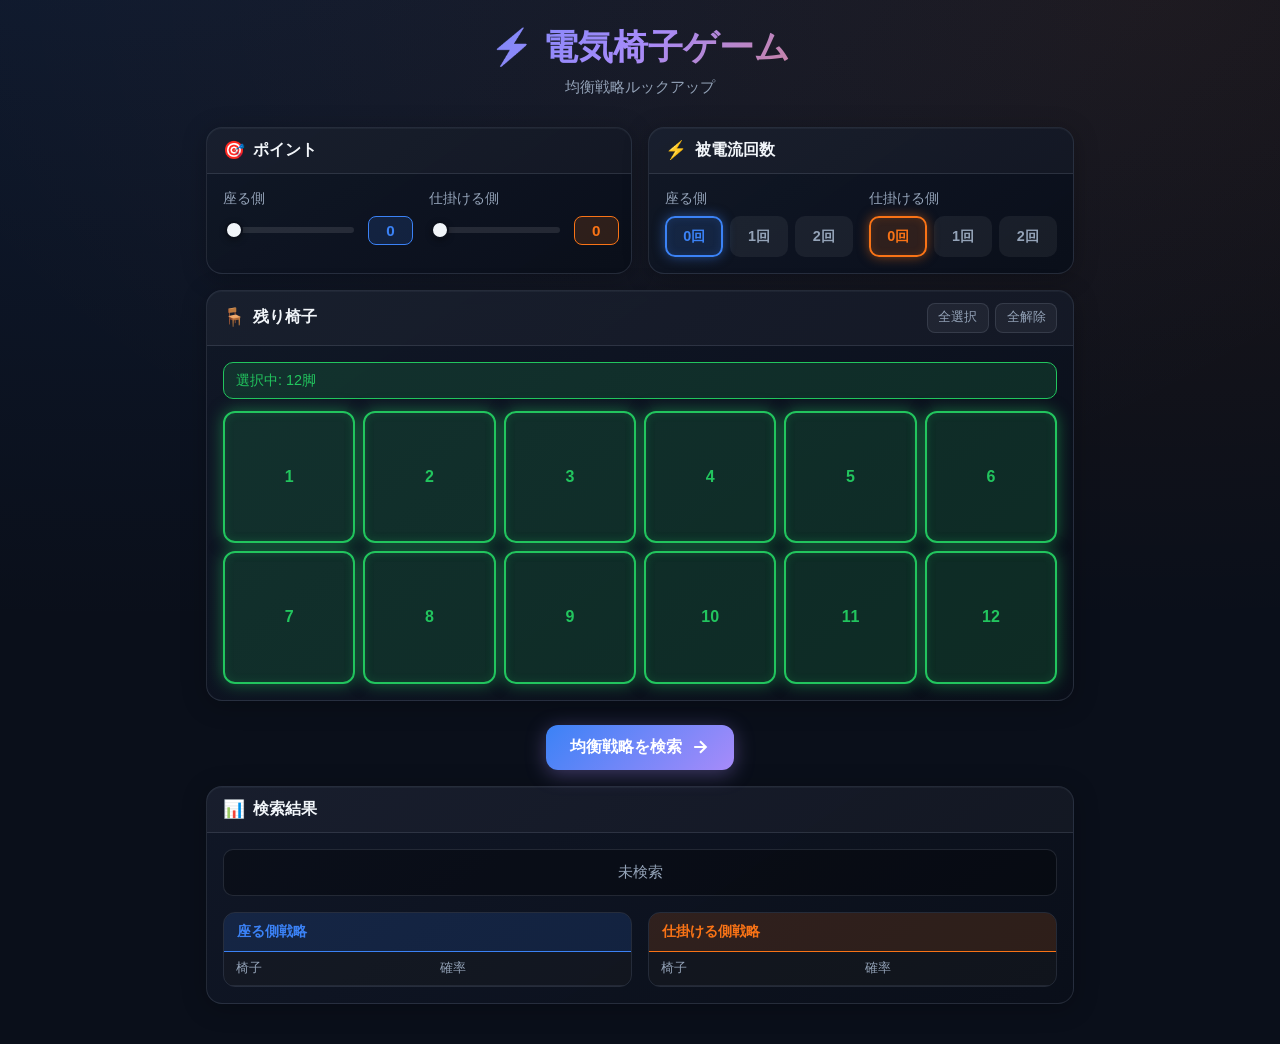
==== docs/index.html @ 9aebc7bf "upload" ====
<!doctype html>
<html lang="ja">
<head>
  <meta charset="UTF-8" />
  <meta name="viewport" content="width=device-width, initial-scale=1.0" />
  <title>電気椅子ゲーム 均衡ルックアップ</title>
  <link rel="stylesheet" href="styles.css" />
</head>
<body>
  <main class="container">
    <header class="header">
      <h1>⚡ 電気椅子ゲーム</h1>
      <p class="tagline">均衡戦略ルックアップ</p>
    </header>

    <form id="lookup-form" class="form-grid">
      <!-- ポイント入力パネル -->
      <section class="panel">
        <div class="panel-header">
          <span class="panel-icon">🎯</span>
          <h2>ポイント</h2>
        </div>
        <div class="panel-body two-col">
          <div class="input-group">
            <label for="attacker_points">座る側</label>
            <div class="range-wrap">
              <input type="range" id="attacker_points" min="0" max="39" value="0" />
              <output id="attacker_points_value" class="range-badge attacker">0</output>
            </div>
          </div>
          <div class="input-group">
            <label for="defender_points">仕掛ける側</label>
            <div class="range-wrap">
              <input type="range" id="defender_points" min="0" max="39" value="0" />
              <output id="defender_points_value" class="range-badge defender">0</output>
            </div>
          </div>
        </div>
      </section>

      <!-- 被電流回数パネル -->
      <section class="panel">
        <div class="panel-header">
          <span class="panel-icon">⚡</span>
          <h2>被電流回数</h2>
        </div>
        <div class="panel-body two-col">
          <div class="input-group">
            <label>座る側</label>
            <div class="toggle-group" id="attacker_shocks_group">
              <button type="button" class="toggle-btn attacker active" data-target="attacker_shocks" data-value="0">0回</button>
              <button type="button" class="toggle-btn attacker" data-target="attacker_shocks" data-value="1">1回</button>
              <button type="button" class="toggle-btn attacker" data-target="attacker_shocks" data-value="2">2回</button>
            </div>
          </div>
          <div class="input-group">
            <label>仕掛ける側</label>
            <div class="toggle-group" id="defender_shocks_group">
              <button type="button" class="toggle-btn defender active" data-target="defender_shocks" data-value="0">0回</button>
              <button type="button" class="toggle-btn defender" data-target="defender_shocks" data-value="1">1回</button>
              <button type="button" class="toggle-btn defender" data-target="defender_shocks" data-value="2">2回</button>
            </div>
          </div>
        </div>
        <input type="hidden" id="attacker_shocks" value="0" />
        <input type="hidden" id="defender_shocks" value="0" />
      </section>

      <!-- 残り椅子パネル -->
      <section class="panel wide">
        <div class="panel-header">
          <span class="panel-icon">🪑</span>
          <h2>残り椅子</h2>
          <div class="panel-actions">
            <button type="button" class="action-btn" id="select_all">全選択</button>
            <button type="button" class="action-btn" id="clear_all">全解除</button>
          </div>
        </div>
        <div class="panel-body">
          <p id="chairs_selection_status" class="status-bar">選択中: 12脚</p>
          <div class="chair-grid" id="chair_grid"></div>
          <input type="hidden" id="chairs" value="1,2,3,4,5,6,7,8,9,10,11,12" />
        </div>
      </section>

      <div class="submit-row">
        <button type="submit" class="submit-btn">
          <span>均衡戦略を検索</span>
          <svg width="20" height="20" viewBox="0 0 24 24" fill="none" stroke="currentColor" stroke-width="2.5"><path d="M5 12h14M12 5l7 7-7 7"/></svg>
        </button>
      </div>
    </form>

    <!-- 結果パネル -->
    <section class="panel result-panel" id="result-card">
      <div class="panel-header">
        <span class="panel-icon">📊</span>
        <h2>検索結果</h2>
      </div>
      <div class="panel-body">
        <div id="summary" class="summary-box status-msg">未検索</div>
        <div class="result-grid">
          <div class="result-col attacker-result">
            <h3>座る側戦略</h3>
            <table id="attacker-table">
              <thead><tr><th>椅子</th><th>確率</th></tr></thead>
              <tbody></tbody>
            </table>
          </div>
          <div class="result-col defender-result">
            <h3>仕掛ける側戦略</h3>
            <table id="defender-table">
              <thead><tr><th>椅子</th><th>確率</th></tr></thead>
              <tbody></tbody>
            </table>
          </div>
        </div>
      </div>
    </section>
  </main>

  <script src="app.js"></script>
</body>
</html>
---- docs/styles.css ----
:root {
  --bg: #0a0f1a;
  --bg-soft: #111827;
  --panel-bg: linear-gradient(145deg, rgba(17,24,39,0.95), rgba(10,15,26,0.98));
  --text: #f1f5f9;
  --muted: #94a3b8;
  --border: rgba(148,163,184,0.18);

  /* Attacker (座る側) = 青系 */
  --attacker: #3b82f6;
  --attacker-soft: rgba(59,130,246,0.15);
  --attacker-glow: rgba(59,130,246,0.5);

  /* Defender (仕掛ける側) = オレンジ/赤系 */
  --defender: #f97316;
  --defender-soft: rgba(249,115,22,0.15);
  --defender-glow: rgba(249,115,22,0.5);

  /* 椅子 = 緑系 */
  --chair: #22c55e;
  --chair-soft: rgba(34,197,94,0.15);
  --chair-glow: rgba(34,197,94,0.5);

  --accent: #a78bfa;
}

* {
  box-sizing: border-box;
}

body {
  margin: 0;
  font-family: "Inter", -apple-system, BlinkMacSystemFont, "Segoe UI", Roboto,
    "Hiragino Kaku Gothic ProN", "Noto Sans JP", sans-serif;
  background:
    radial-gradient(ellipse 120% 80% at 10% -20%, rgba(59,130,246,0.12), transparent),
    radial-gradient(ellipse 100% 60% at 90% 0%, rgba(249,115,22,0.08), transparent),
    var(--bg);
  color: var(--text);
  min-height: 100vh;
}

.container {
  max-width: 900px;
  margin: 0 auto;
  padding: 1.5rem 1rem 2.5rem;
}

/* ===== Header ===== */
.header {
  text-align: center;
  margin-bottom: 1.8rem;
}

.header h1 {
  margin: 0;
  font-size: clamp(1.6rem, 4vw, 2.2rem);
  background: linear-gradient(135deg, var(--attacker), var(--accent), var(--defender));
  -webkit-background-clip: text;
  -webkit-text-fill-color: transparent;
  background-clip: text;
}

.tagline {
  margin: 0.4rem 0 0;
  color: var(--muted);
  font-size: 0.95rem;
}

/* ===== Form Grid ===== */
.form-grid {
  display: grid;
  grid-template-columns: repeat(2, 1fr);
  gap: 1rem;
}

@media (max-width: 700px) {
  .form-grid {
    grid-template-columns: 1fr;
  }
}

/* ===== Panel ===== */
.panel {
  background: var(--panel-bg);
  border: 1px solid var(--border);
  border-radius: 16px;
  overflow: hidden;
  box-shadow:
    0 4px 24px rgba(0,0,0,0.25),
    inset 0 1px 0 rgba(255,255,255,0.04);
}

.panel.wide {
  grid-column: 1 / -1;
}

.panel-header {
  display: flex;
  align-items: center;
  gap: 0.5rem;
  padding: 0.75rem 1rem;
  background: rgba(255,255,255,0.03);
  border-bottom: 1px solid var(--border);
}

.panel-header h2 {
  margin: 0;
  font-size: 1rem;
  font-weight: 600;
}

.panel-icon {
  font-size: 1.1rem;
}

.panel-actions {
  margin-left: auto;
  display: flex;
  gap: 0.4rem;
}

.panel-body {
  padding: 1rem;
}

.panel-body.two-col {
  display: grid;
  grid-template-columns: 1fr 1fr;
  gap: 1rem;
}

@media (max-width: 500px) {
  .panel-body.two-col {
    grid-template-columns: 1fr;
  }
}

/* ===== Input Group ===== */
.input-group {
  display: flex;
  flex-direction: column;
  gap: 0.5rem;
}

.input-group > label {
  font-size: 0.85rem;
  color: var(--muted);
  font-weight: 500;
}

/* ===== Range Slider ===== */
.range-wrap {
  display: flex;
  align-items: center;
  gap: 0.75rem;
}

.range-wrap input[type="range"] {
  flex: 1;
  height: 6px;
  border-radius: 3px;
  background: rgba(255,255,255,0.1);
  appearance: none;
  outline: none;
}

.range-wrap input[type="range"]::-webkit-slider-thumb {
  appearance: none;
  width: 18px;
  height: 18px;
  border-radius: 50%;
  background: var(--text);
  border: 2px solid var(--bg);
  box-shadow: 0 2px 6px rgba(0,0,0,0.3);
  cursor: pointer;
  transition: transform 0.15s ease;
}

.range-wrap input[type="range"]::-webkit-slider-thumb:hover {
  transform: scale(1.15);
}

.range-badge {
  min-width: 2.8rem;
  padding: 0.3rem 0.5rem;
  border-radius: 8px;
  font-size: 0.95rem;
  font-weight: 700;
  text-align: center;
}

.range-badge.attacker {
  background: var(--attacker-soft);
  color: var(--attacker);
  border: 1px solid var(--attacker);
}

.range-badge.defender {
  background: var(--defender-soft);
  color: var(--defender);
  border: 1px solid var(--defender);
}

/* ===== Toggle Button Group ===== */
.toggle-group {
  display: flex;
  gap: 0.4rem;
}

.toggle-btn {
  flex: 1;
  padding: 0.55rem 0.5rem;
  border: 2px solid transparent;
  border-radius: 10px;
  font-size: 0.9rem;
  font-weight: 600;
  cursor: pointer;
  transition: all 0.2s ease;
  background: rgba(255,255,255,0.06);
  color: var(--muted);
}

.toggle-btn:hover {
  background: rgba(255,255,255,0.1);
}

/* Attacker toggle active */
.toggle-btn.attacker.active {
  background: var(--attacker-soft);
  border-color: var(--attacker);
  color: var(--attacker);
  box-shadow: 0 0 12px var(--attacker-glow), inset 0 0 8px var(--attacker-soft);
}

/* Defender toggle active */
.toggle-btn.defender.active {
  background: var(--defender-soft);
  border-color: var(--defender);
  color: var(--defender);
  box-shadow: 0 0 12px var(--defender-glow), inset 0 0 8px var(--defender-soft);
}

/* ===== Action Buttons ===== */
.action-btn {
  padding: 0.35rem 0.65rem;
  border: 1px solid var(--border);
  border-radius: 8px;
  font-size: 0.8rem;
  font-weight: 500;
  background: rgba(255,255,255,0.05);
  color: var(--muted);
  cursor: pointer;
  transition: all 0.15s ease;
}

.action-btn:hover {
  background: rgba(255,255,255,0.1);
  color: var(--text);
}

/* ===== Status Bar ===== */
.status-bar {
  margin: 0 0 0.75rem;
  padding: 0.5rem 0.75rem;
  border-radius: 10px;
  font-size: 0.9rem;
  background: var(--chair-soft);
  color: var(--chair);
  border: 1px solid var(--chair);
}

/* ===== Chair Grid ===== */
.chair-grid {
  display: grid;
  grid-template-columns: repeat(6, 1fr);
  gap: 0.5rem;
}

@media (max-width: 500px) {
  .chair-grid {
    grid-template-columns: repeat(4, 1fr);
  }
}

.chair-btn {
  position: relative;
  aspect-ratio: 1;
  display: flex;
  align-items: center;
  justify-content: center;
  border: 2px solid transparent;
  border-radius: 12px;
  font-size: 1rem;
  font-weight: 700;
  cursor: pointer;
  transition: all 0.2s ease;
  background: rgba(255,255,255,0.06);
  color: var(--muted);
}

.chair-btn:hover {
  background: rgba(255,255,255,0.1);
  transform: translateY(-2px);
}

.chair-btn.active {
  background: var(--chair-soft);
  border-color: var(--chair);
  color: var(--chair);
  box-shadow: 0 0 16px var(--chair-glow), inset 0 0 10px var(--chair-soft);
}



/* ===== Submit Row ===== */
.submit-row {
  grid-column: 1 / -1;
  display: flex;
  justify-content: center;
  padding-top: 0.5rem;
}

.submit-btn {
  display: inline-flex;
  align-items: center;
  gap: 0.5rem;
  padding: 0.75rem 1.5rem;
  border: none;
  border-radius: 12px;
  font-size: 1rem;
  font-weight: 700;
  cursor: pointer;
  background: linear-gradient(135deg, var(--attacker), var(--accent));
  color: #fff;
  box-shadow: 0 4px 20px rgba(167,139,250,0.35);
  transition: all 0.2s ease;
}

.submit-btn:hover {
  transform: translateY(-2px);
  box-shadow: 0 6px 28px rgba(167,139,250,0.45);
}

.submit-btn svg {
  flex-shrink: 0;
}

/* ===== Result Panel ===== */
.result-panel {
  margin-top: 1rem;
}

.summary-box {
  margin: 0 0 1rem;
  padding: 0.75rem 1rem;
  border-radius: 10px;
  font-size: 0.95rem;
  background: rgba(0,0,0,0.3);
  border: 1px solid var(--border);
  color: var(--muted);
}

.summary-box.status-msg {
  text-align: center;
}

.win-rate-display {
  display: flex;
  flex-direction: column;
  gap: 0.75rem;
}

.win-rate-header {
  text-align: center;
  font-size: 0.9rem;
  color: var(--muted);
}

.win-rate-bar-wrap {
  display: flex;
  align-items: center;
  gap: 0.6rem;
}

.win-rate-label {
  width: 5rem;
  font-size: 0.85rem;
  font-weight: 600;
}

.win-rate-label.attacker {
  text-align: right;
  color: var(--attacker);
}

.win-rate-label.defender {
  text-align: left;
  color: var(--defender);
}

.win-rate-bar {
  flex: 1;
  height: 28px;
  border-radius: 14px;
  background: rgba(255,255,255,0.08);
  overflow: hidden;
  position: relative;
  border: 1px solid var(--border);
}

.win-rate-fill {
  position: absolute;
  top: 0;
  height: 100%;
  transition: width 0.4s ease;
}

.win-rate-fill.attacker {
  left: 0;
  background: linear-gradient(90deg, var(--attacker), rgba(59,130,246,0.6));
  border-radius: 14px 0 0 14px;
}

.win-rate-fill.defender {
  right: 0;
  background: linear-gradient(90deg, rgba(249,115,22,0.6), var(--defender));
  border-radius: 0 14px 14px 0;
}

.win-rate-center {
  position: absolute;
  left: 50%;
  top: 0;
  bottom: 0;
  width: 2px;
  background: rgba(255,255,255,0.3);
  transform: translateX(-50%);
}

.win-rate-values {
  display: flex;
  justify-content: space-between;
  font-size: 1.1rem;
  font-weight: 700;
}

.win-rate-values .attacker {
  color: var(--attacker);
}

.win-rate-values .defender {
  color: var(--defender);
}

.result-grid {
  display: grid;
  grid-template-columns: 1fr 1fr;
  gap: 1rem;
}

@media (max-width: 600px) {
  .result-grid {
    grid-template-columns: 1fr;
  }
}

.result-col {
  border-radius: 12px;
  overflow: hidden;
  border: 1px solid var(--border);
}

.result-col h3 {
  margin: 0;
  padding: 0.6rem 0.8rem;
  font-size: 0.9rem;
  font-weight: 600;
}

.attacker-result h3 {
  background: var(--attacker-soft);
  color: var(--attacker);
  border-bottom: 1px solid var(--attacker);
}

.defender-result h3 {
  background: var(--defender-soft);
  color: var(--defender);
  border-bottom: 1px solid var(--defender);
}

table {
  width: 100%;
  border-collapse: collapse;
  background: rgba(0,0,0,0.2);
}

th, td {
  padding: 0.5rem 0.75rem;
  text-align: left;
  border-bottom: 1px solid var(--border);
}

thead th {
  font-size: 0.8rem;
  font-weight: 500;
  color: var(--muted);
  background: rgba(255,255,255,0.03);
}

tbody tr:last-child td {
  border-bottom: none;
}

tbody tr:hover {
  background: rgba(255,255,255,0.04);
}
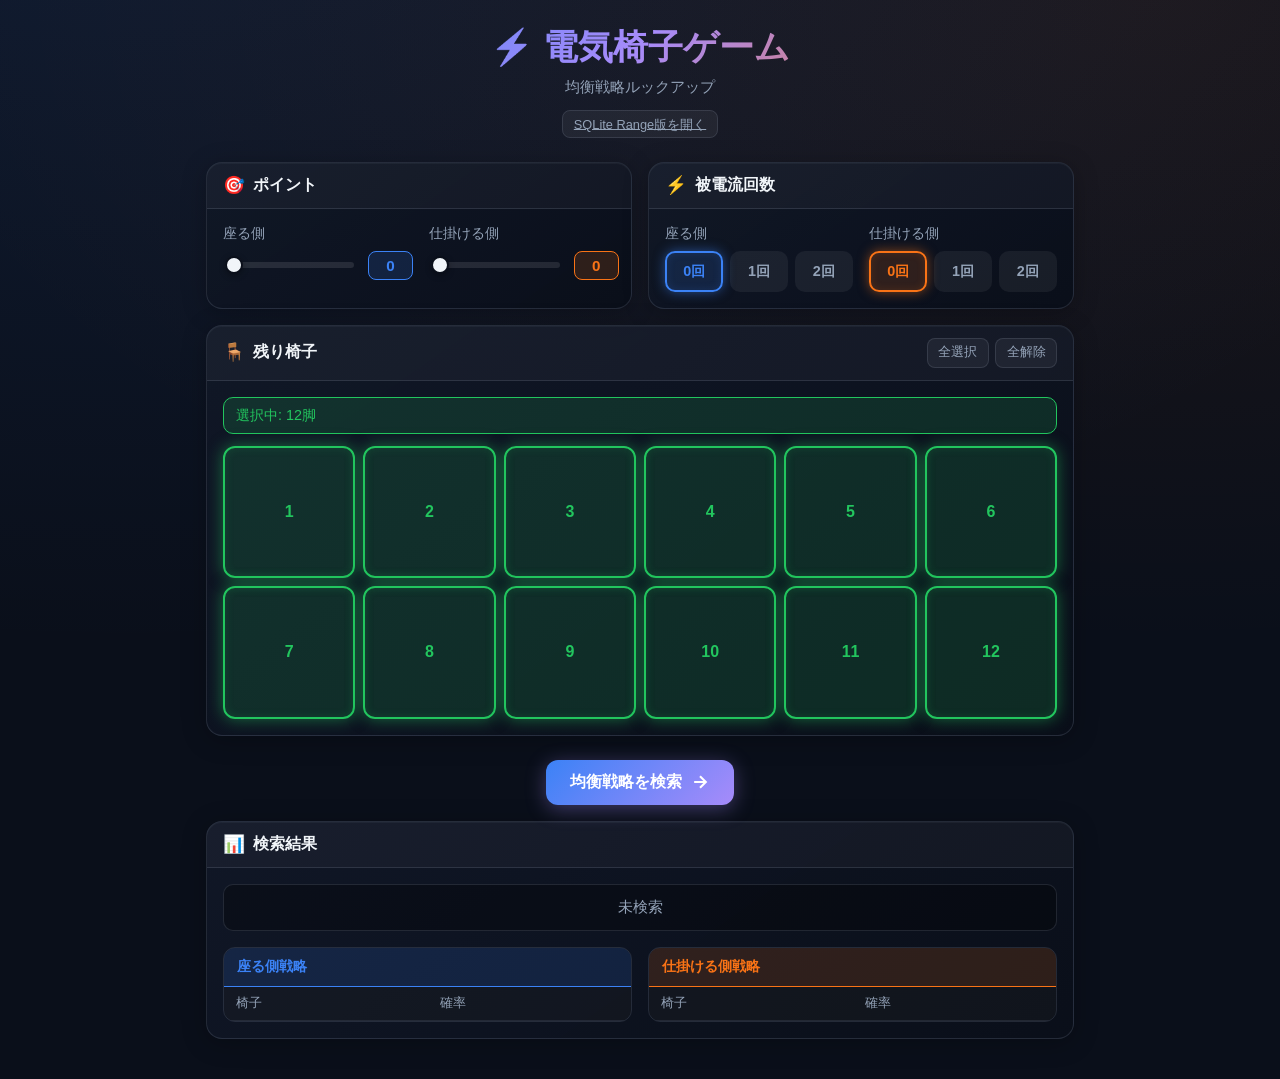
==== commit fdb25d52: "update" ====
--- a/docs/index.html
+++ b/docs/index.html
@@ -11,6 +11,7 @@
     <header class="header">
       <h1>⚡ 電気椅子ゲーム</h1>
       <p class="tagline">均衡戦略ルックアップ</p>
+      <p><a class="action-btn" href="sqlite.html">SQLite Range版を開く</a></p>
     </header>
 
     <form id="lookup-form" class="form-grid">
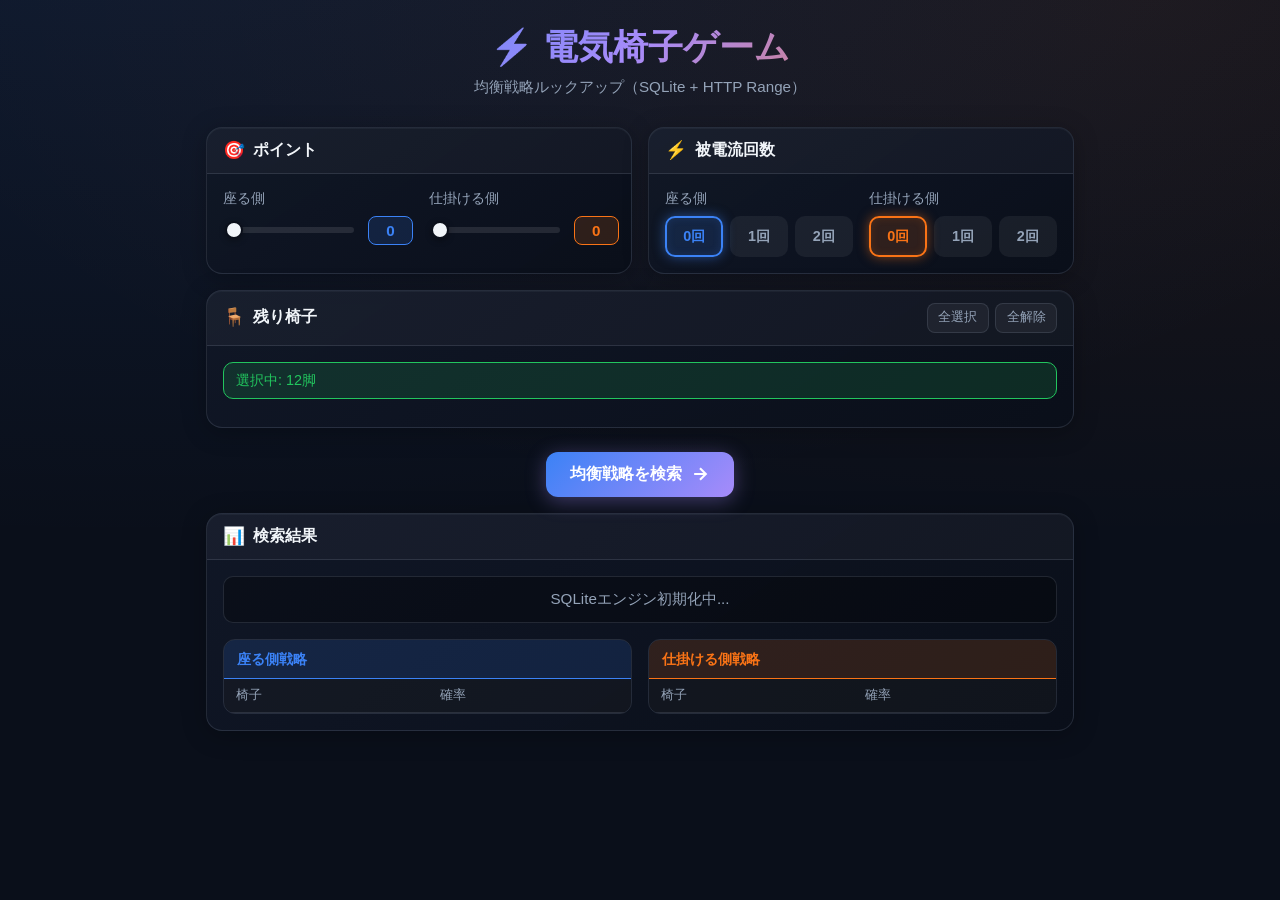
==== commit 4f633687: "update" ====
--- a/docs/index.html
+++ b/docs/index.html
@@ -3,15 +3,15 @@
 <head>
   <meta charset="UTF-8" />
   <meta name="viewport" content="width=device-width, initial-scale=1.0" />
-  <title>電気椅子ゲーム 均衡ルックアップ</title>
+  <link rel="icon" href="data:image/svg+xml,%3Csvg xmlns='http://www.w3.org/2000/svg' viewBox='0 0 64 64'%3E%3Ctext y='0.9em' font-size='56'%3E%E2%9A%A1%3C/text%3E%3C/svg%3E" />
+  <title>電気椅子ゲーム 均衡ルックアップ (SQLite Range)</title>
   <link rel="stylesheet" href="styles.css" />
 </head>
 <body>
   <main class="container">
     <header class="header">
       <h1>⚡ 電気椅子ゲーム</h1>
-      <p class="tagline">均衡戦略ルックアップ</p>
-      <p><a class="action-btn" href="sqlite.html">SQLite Range版を開く</a></p>
+      <p class="tagline">均衡戦略ルックアップ（SQLite + HTTP Range）</p>
     </header>
 
     <form id="lookup-form" class="form-grid">
@@ -99,7 +99,7 @@
         <h2>検索結果</h2>
       </div>
       <div class="panel-body">
-        <div id="summary" class="summary-box status-msg">未検索</div>
+        <div id="summary" class="summary-box status-msg">SQLiteエンジン初期化中...</div>
         <div class="result-grid">
           <div class="result-col attacker-result">
             <h3>座る側戦略</h3>
@@ -120,6 +120,6 @@
     </section>
   </main>
 
-  <script src="app.js"></script>
+  <script type="module" src="sqlite-app.js?v=20260331d"></script>
 </body>
 </html>
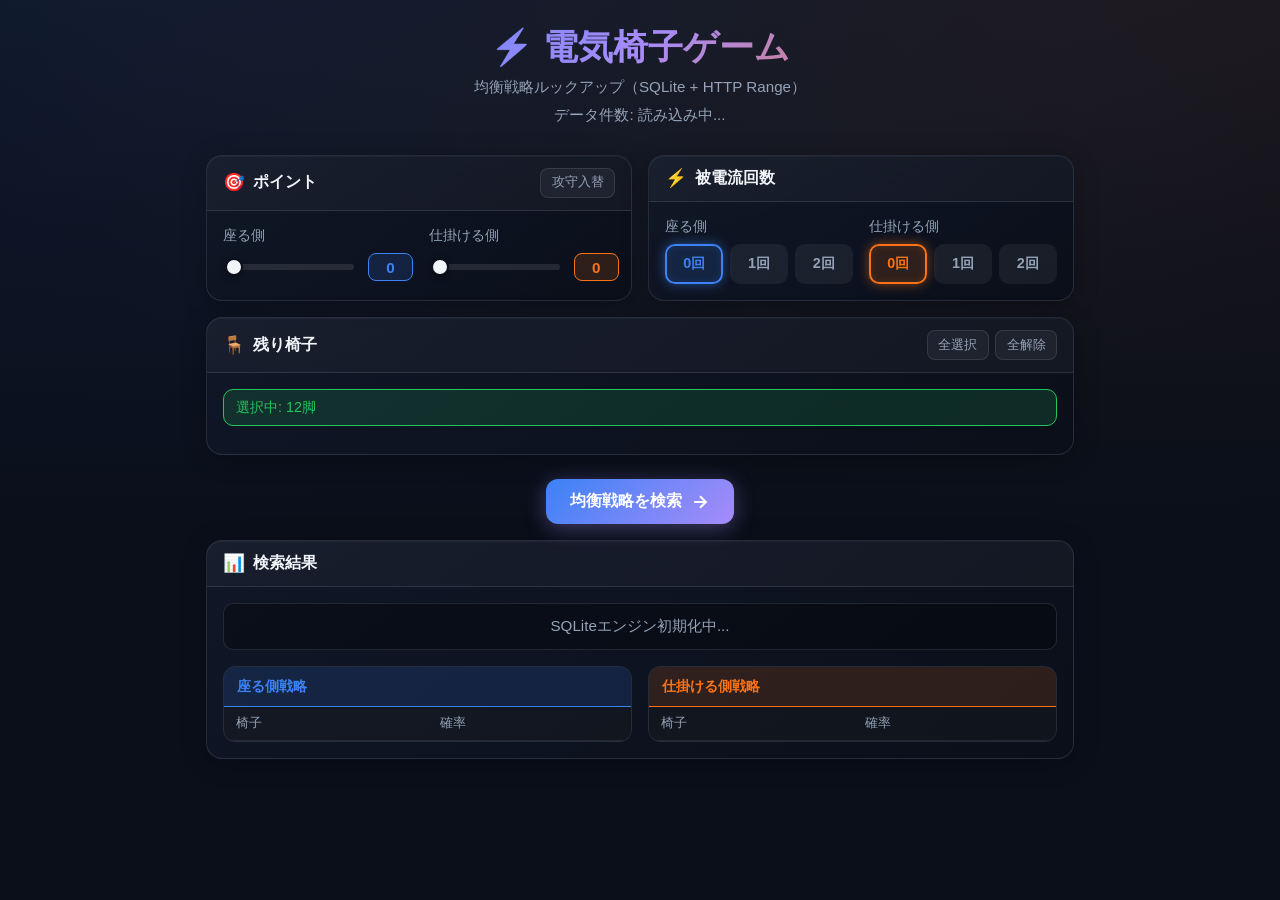
==== commit 82ebbb06: "update" ====
--- a/docs/index.html
+++ b/docs/index.html
@@ -12,6 +12,7 @@
     <header class="header">
       <h1>⚡ 電気椅子ゲーム</h1>
       <p class="tagline">均衡戦略ルックアップ（SQLite + HTTP Range）</p>
+      <p class="tagline" id="dataset-stats">データ件数: 読み込み中...</p>
     </header>
 
     <form id="lookup-form" class="form-grid">
@@ -20,6 +21,9 @@
         <div class="panel-header">
           <span class="panel-icon">🎯</span>
           <h2>ポイント</h2>
+          <div class="panel-actions">
+            <button type="button" class="action-btn" id="swap_sides">攻守入替</button>
+          </div>
         </div>
         <div class="panel-body two-col">
           <div class="input-group">
@@ -120,6 +124,6 @@
     </section>
   </main>
 
-  <script type="module" src="sqlite-app.js?v=20260331d"></script>
+  <script type="module" src="sqlite-app.js?v=20260401a"></script>
 </body>
 </html>
